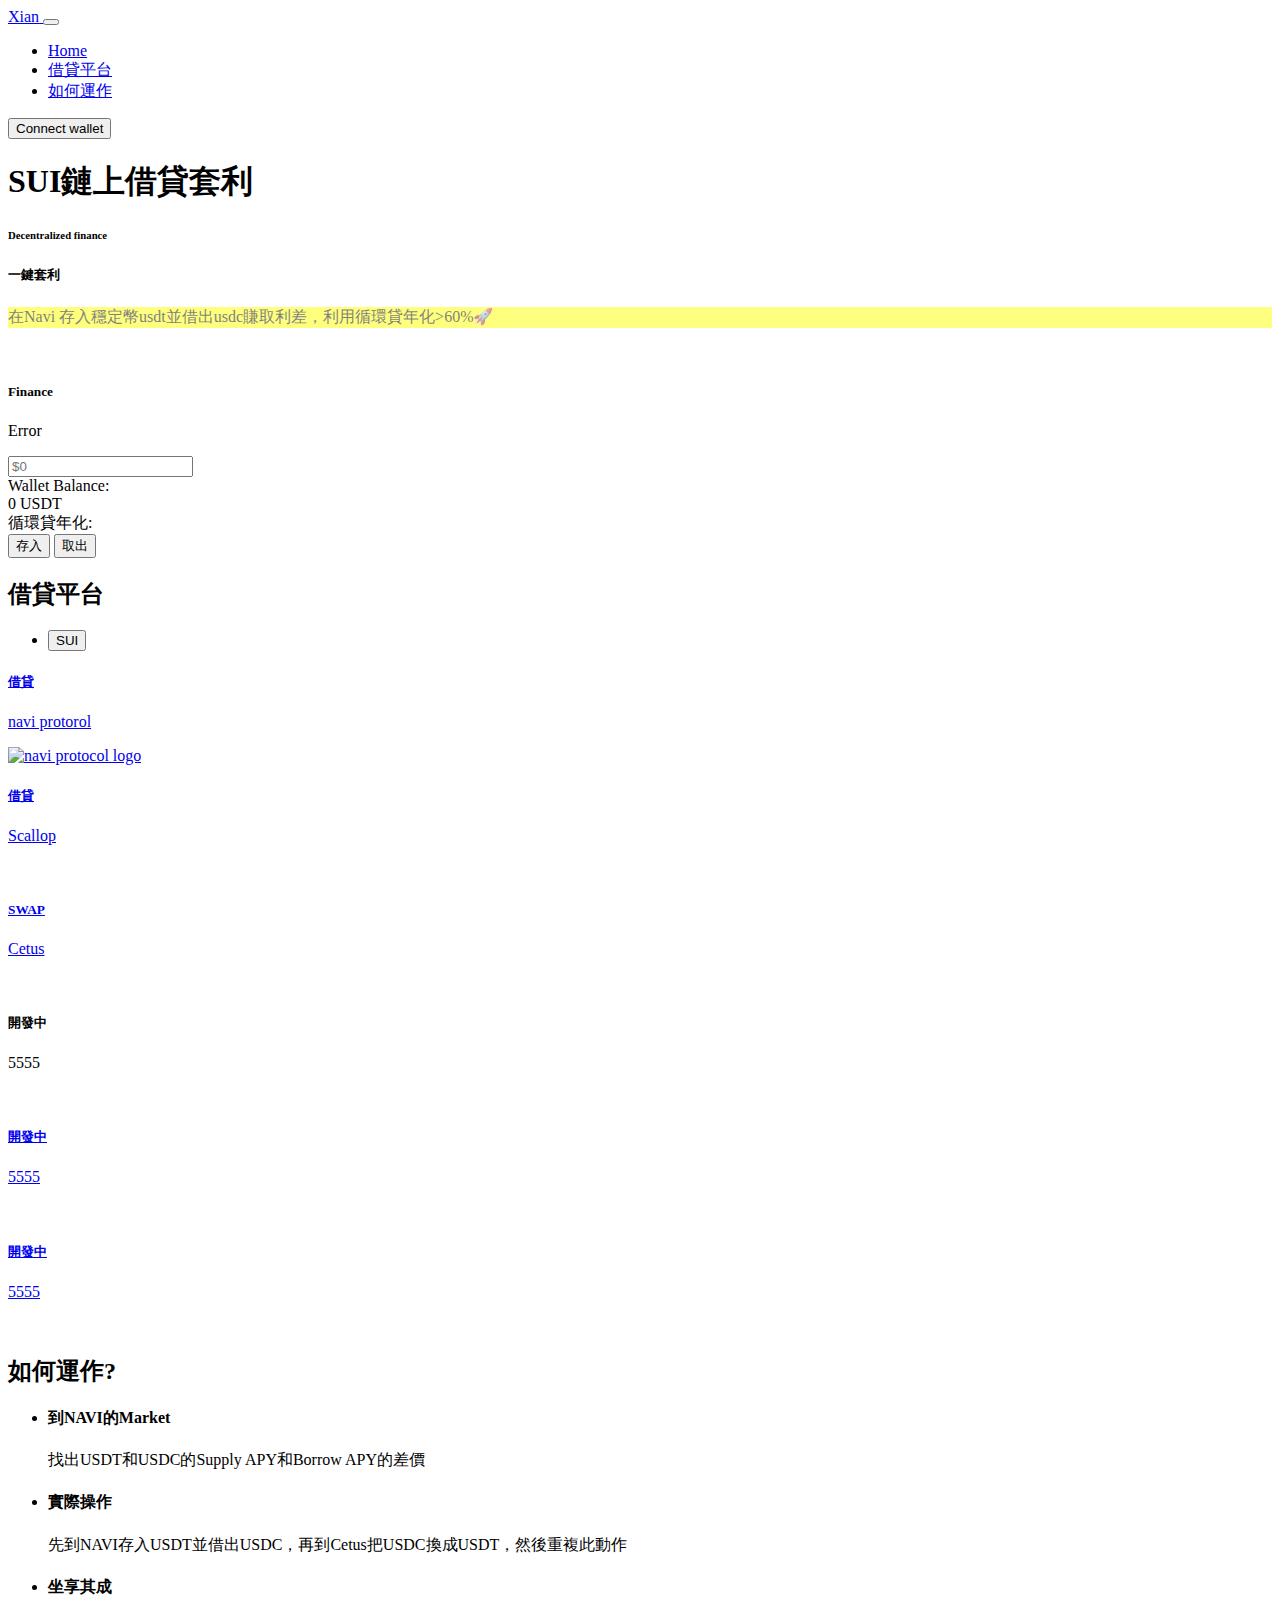
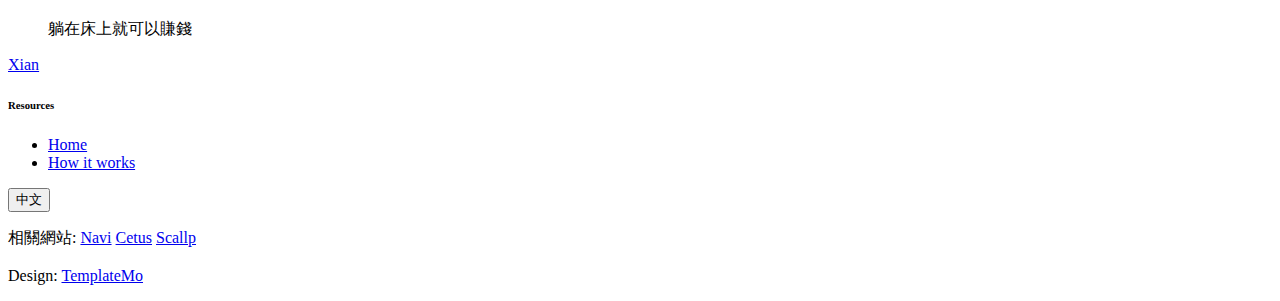
==== index.html @ a4f695c2 "Add files via upload" ====
<!doctype html>
<html lang="en">
    <head>
        <meta charset="utf-8">
        <meta name="viewport" content="width=device-width, initial-scale=1">

        <meta name="description" content="">
        <meta name="author" content="">

        <title>SUI　Ｅａｒｎ</title>

        <!-- CSS FILES -->        
        <link rel="preconnect" href="https://fonts.googleapis.com">
        
        <link rel="preconnect" href="https://fonts.gstatic.com" crossorigin>

        <link href="https://fonts.googleapis.com/css2?family=Montserrat:wght@500;600;700&family=Open+Sans&display=swap" rel="stylesheet">
                        
        <link href="css/bootstrap.min.css" rel="stylesheet">

        <link href="css/bootstrap-icons.css" rel="stylesheet">

        <link href="css/templatemo-topic-listing.css" rel="stylesheet"> 
        
        <link href="css/homePage.css" rel="stylesheet">
        <!-- <link href="css/homePage.css" rel="stylesheet">       -->

<!--

TemplateMo 590 topic listing

https://templatemo.com/tm-590-topic-listing

-->
    </head>
    
    <body id="top">

        <main>

            <nav class="navbar navbar-expand-lg">
                <div class="container">
                    <a class="navbar-brand" href="index.html">
                        <i class="bi-back"></i>
                        <span>Xian</span>
                    </a>

                    <!-- <div class="d-lg-none ms-auto me-4">
                        <a href="#top" class="navbar-icon bi-person smoothscroll"></a>
                    </div> -->
    
                    <button class="navbar-toggler" type="button" data-bs-toggle="collapse" data-bs-target="#navbarNav" aria-controls="navbarNav" aria-expanded="false" aria-label="Toggle navigation">
                        <span class="navbar-toggler-icon"></span>
                    </button>
    
                    <div class="collapse navbar-collapse" id="navbarNav">
                        <ul class="navbar-nav ms-lg-5 me-lg-auto">
                            <li class="nav-item">
                                <a class="nav-link click-scroll" href="#section_1">Home</a>
                            </li>

                            <li class="nav-item">
                                <a class="nav-link click-scroll" href="#section_2">借貸平台</a>
                            </li>
    
                            <li class="nav-item">
                                <a class="nav-link click-scroll" href="#section_3">如何運作</a>
                            </li>
                        </ul>

                        <!-- <div class="d-none d-lg-block "> -->
                        </div class="d-lg-none ms-auto me-4">
                            <button class="enableSUIButton wallet-btn">Connect wallet</button>

                        </div>
                    </div>
                </div>
            </nav>
            

            <section class="hero-section d-flex justify-content-center align-items-center" id="section_1">
                <div class="container">
                    <div class="row">

                        <div class="col-lg-8 col-12 mx-auto">
                            <h1 class="text-white text-center">SUI鏈上借貸套利</h1>
                                
                            <h6 class="text-center">Decentralized finance</h6>
                        </div>

                    </div>
                </div>
            </section>


            <section class="featured-section">
                <div class="container">
                    <div class="row justify-content-center">

                        <div class="col-lg-4 col-12 mb-4 mb-lg-0" >
                            <div class="custom-block bg-white shadow-lg defiImg">

                                
                                <div class="d-flex">
                                        <div>
                                            <h5 class="mb-2">一鍵套利</h5>

                                            <p class="mb-0" style="color: black; background-color: yellow;opacity: 0.5;">在Navi 存入穩定幣usdt並借出usdc賺取利差，利用循環貸年化>60%🚀</p>
                                        </div>

                                    </div>

                                    
                                
                            </div>
                        </div>

                        <div class="col-lg-6 col-12">
                            <div class="custom-block custom-block-overlay">
                                <div class="d-flex flex-column h-100">
                                    <img src="images/businesswoman-using-tablet-analysis.jpg" class="custom-block-image img-fluid" alt="">

                                    <div class="custom-block-overlay-text d-flex">
                                        <div>
                                            <h5 class="text-white mb-2">Finance</h5>

                                            <p class="text-white navidata">Error</p>
                                            
                                            <div class="amount-container">
                                               
                                                <div class="amount-input">
                                                    <input type="text" id="amount" placeholder="$0" oninput="updateAmount()" >
                                                    <div class="wallet-balance">Wallet Balance:</div>
                                                    <span id="wallet-balance-amount">0</span>
                                                    <!-- <button id="max-btn">MAX</button> -->
                                                    <span class="currency-logo">USDT</span> 
                                                    <img src="https://seeklogo.com/images/T/tether-usdt-logo-FA55C7F397-seeklogo.com.png" alt="" style="height:40px">
                                                   
                                            
                                                </div>
                                                
                                            </div>
                                            <div>
                                                循環貸年化:
                                                <span id="result">
                                                </span>
                                            </div>
                                            <button class="btn custom-btn mt-2 mt-lg-3 depositButton" >存入</button>
                                            <button class="btn custom-btn mt-2 mt-lg-3 withdrawButton" >取出</button>
                                        </div>

                                    </div>
                                    <div class="section-overlay"></div>
                                </div>
                            </div>
                        </div>

                    </div>
                </div>
            </section>


            <section class="explore-section section-padding" id="section_2">
                <div class="container">
                    <div class="row">

                        <div class="col-12 text-center">
                            <h2 class="mb-4">借貸平台</h1>
                        </div>

                    </div>
                </div>

                <div class="container-fluid">
                    <div class="row">
                        <ul class="nav nav-tabs" id="myTab" role="tablist">
                            <li class="nav-item" role="presentation">
                                <button class="nav-link active" id="design-tab" data-bs-toggle="tab" data-bs-target="#design-tab-pane" type="button" role="tab" aria-controls="design-tab-pane" aria-selected="true">SUI</button>
                            </li>
                        </ul>
                    </div>
                </div>

                <div class="container">
                    <div class="row">

                        <div class="col-12">
                            <div class="tab-content" id="myTabContent">
                                <div class="tab-pane fade show active" id="design-tab-pane" role="tabpanel" aria-labelledby="design-tab" tabindex="0">
                                    <div class="row">
                                        <div class="col-lg-4 col-md-6 col-12 mb-4 mb-lg-0">
                                            <div class="custom-block bg-white shadow-lg">
                                                <a href="https://app.naviprotocol.io/" target="_blank">
                                                    <div class="d-flex">
                                                        <div>
                                                            <h5 class="mb-2">借貸</h5>

                                                            <p class="mb-0">navi protorol</p>
                                                        </div>

                                                    </div >
                                                    <img src="https://avatars.githubusercontent.com/u/130048013?s=200&v=4" class="navi-icon custom-block-image img-fluid" alt="navi protocol logo">

                                                </a> 
                                            </div>
                                        </div>

                                        <div class="col-lg-4 col-md-6 col-12 mb-4 mb-lg-0">
                                            <div class="custom-block bg-white shadow-lg">
                                                <a href="https://app.scallop.io/" target="_blank">
                                                    <div class="d-flex">
                                                        <div>
                                                            <h5 class="mb-2">借貸</h5>

                                                                <p class="mb-0">Scallop</p>
                                                        </div>

                                                        <!-- <span class="badge bg-design rounded-pill ms-auto">75</span> -->
                                                    </div>

                                                    <img src="https://app.scallop.io/assets/logo-90847515.png" class="custom-block-image img-fluid" alt="" style="height: auto;">
                                                </a>
                                            </div>
                                        </div>

                                        <div class="col-lg-4 col-md-6 col-12">
                                            <div class="custom-block bg-white shadow-lg">
                                                <a href="https://app.cetus.zone/swap" target="_blank">
                                                    <div class="d-flex">
                                                        <div>
                                                            <h5 class="mb-2">SWAP</h5>

                                                                <p class="mb-0">Cetus</p>
                                                        </div>

                                                        <!-- <span class="badge bg-design rounded-pill ms-auto">100</span> -->
                                                    </div>

                                                    <img src="images/homePage/cetus_Logo.png" class="custom-block-image img-fluid" alt="" style="height: auto;">
                                                </a>
                                            </div>
                                        </div>
                                    </div>
                                </div>

                                <div class="tab-pane fade" id="marketing-tab-pane" role="tabpanel" aria-labelledby="marketing-tab" tabindex="0">
                                    <div class="row">
                                        <div class="col-lg-4 col-md-6 col-12 mb-4 mb-lg-3">
                                                <div class="custom-block bg-white shadow-lg">
                                                    <!-- <a href="topics-detail.html"> -->
                                                        <div class="d-flex">
                                                            <div>
                                                                <h5 class="mb-2">開發中</h5>

                                                                <p class="mb-0">5555</p>
                                                            </div>

                                                            <!-- <span class="badge bg-advertising rounded-pill ms-auto">30</span> -->
                                                        </div>

                                                        <img src="images/homePage/undraw_online_ad_re_ol62.png" class="custom-block-image img-fluid" alt="">
                                                    </a>
                                                </div>
                                            </div>

                                            <div class="col-lg-4 col-md-6 col-12 mb-4 mb-lg-3">
                                                <div class="custom-block bg-white shadow-lg">
                                                    <a href="topics-detail.html">
                                                        <div class="d-flex">
                                                            <div>
                                                                <h5 class="mb-2">開發中</h5>

                                                                <p class="mb-0">5555</p>
                                                            </div>

                                                            <!-- <span class="badge bg-advertising rounded-pill ms-auto">65</span> -->
                                                        </div>

                                                        <img src="images/homePage/undraw_Group_video_re_btu7.png" class="custom-block-image img-fluid" alt="">
                                                    </a>
                                                </div>
                                            </div>

                                            <div class="col-lg-4 col-md-6 col-12">
                                                <div class="custom-block bg-white shadow-lg">
                                                    <a href="topics-detail.html">
                                                        <div class="d-flex">
                                                            <div>
                                                                <h5 class="mb-2">開發中</h5>

                                                                <p class="mb-0">5555</p>
                                                            </div>

                                                            <!-- <span class="badge bg-advertising rounded-pill ms-auto">50</span> -->
                                                        </div>

                                                        <img src="images/homePage/undraw_Group_video_re_btu7.png" class="custom-block-image img-fluid" alt="">
                                                    </a>
                                                </div>
                                            </div>
                                        </div>
                                  </div>
                            </div>

                    </div>
                </div>
            </section>


            <section class="timeline-section section-padding" id="section_3">
                <div class="section-overlay"></div>

                <div class="container">
                    <div class="row">

                        <div class="col-12 text-center">
                            <h2 class="text-white mb-4">如何運作?</h1>
                        </div>

                        <div class="col-lg-10 col-12 mx-auto">
                            <div class="timeline-container">
                                <ul class="vertical-scrollable-timeline" id="vertical-scrollable-timeline">
                                    <div class="list-progress">
                                        <div class="inner"></div>
                                    </div>

                                    <li>
                                        <h4 class="text-white mb-3">到NAVI的Market</h4>

                                        <p class="text-white">找出USDT和USDC的Supply APY和Borrow APY的差價</p>
                                        <!-- <p class="text-white">例如現在USDC </p> -->

                                        <div class="icon-holder">
                                          <i class="bi-search"></i>
                                        </div>
                                    </li>
                                    
                                    <li>
                                        <h4 class="text-white mb-3">實際操作</h4>

                                        <p class="text-white">先到NAVI存入USDT並借出USDC，再到Cetus把USDC換成USDT，然後重複此動作</p>
                          


                                        <div class="icon-holder">
                                          <i class="bi-bookmark"></i>
                                        </div>
                                    </li>

                                    <li>
                                        <h4 class="text-white mb-3">坐享其成</h4>

                                        <p class="text-white">躺在床上就可以賺錢</p>

                                        <div class="icon-holder">
                                          <i class="bi-book"></i>
                                        </div>
                                    </li>
                                </ul>
                            </div>
                        </div>

                    </div>
                </div>
            </section>



<footer class="site-footer section-padding">
            <div class="container">
                <div class="row">

                    <div class="col-lg-3 col-12 mb-4 pb-2">
                        <a class="navbar-brand mb-2" href="index.html">
                            <i class="bi-back"></i>
                            <span>Xian</span>
                        </a>
                    </div>

                    <div class="col-lg-3 col-md-4 col-6">
                        <h6 class="site-footer-title mb-3">Resources</h6>

                        <ul class="site-footer-links">
                            <li class="site-footer-link-item">
                                <a href="#" class="site-footer-link">Home</a>
                            </li>

                            <li class="site-footer-link-item">
                                <a href="#section_3" class="site-footer-link">How it works</a>
                            </li>

                            <!-- <li class="site-footer-link-item">
                                <a href="#" class="site-footer-link">FAQs</a>
                            </li>

                            <li class="site-footer-link-item">
                                <a href="#" class="site-footer-link">Contact</a>
                            </li> -->
                        </ul>
                    </div>

                    <!-- <div class="col-lg-3 col-md-4 col-6 mb-4 mb-lg-0">
                        <h6 class="site-footer-title mb-3">Information</h6>

                        <p class="text-white d-flex mb-1">
                            <a href="tel: 305-240-9671" class="site-footer-link">
                                305-240-9671
                            </a>
                        </p>

                        <p class="text-white d-flex">
                            <a href="mailto:info@company.com" class="site-footer-link">
                                info@company.com
                            </a>
                        </p>
                    </div> -->

                    <div class="col-lg-3 col-md-4 col-12 mt-4 mt-lg-0 ms-auto">
                        <div class="dropdown">
                            <button class="btn btn-secondary dropdown-toggle" type="button" data-bs-toggle="dropdown" aria-expanded="false">
                            中文</button>

                            <!-- <ul class="dropdown-menu">
                                <li><button class="dropdown-item" type="button">Thai</button></li>

                                <li><button class="dropdown-item" type="button">Myanmar</button></li>

                                <li><button class="dropdown-item" type="button">Arabic</button></li>
                            </ul> -->
                        </div>

                        <p class="copyright-text mt-lg-5 mt-4">相關網站: 
                            <a rel="nofollow" href="https://www.naviprotocol.io/" target="_blank">Navi</a>
                            <a rel="nofollow" href="https://www.cetus.zone/" target="_blank">Cetus</a>
                            <a rel="nofollow" href="https://www.scallop.io/" target="_blank">Scallp</a>

                            <br><br>Design: <a rel="nofollow" href="https://templatemo.com" target="_blank">TemplateMo</a></p>
                        
                    </div>

                </div>
            </div>
        </footer>


        <!-- JAVASCRIPT FILES -->
        <script src="js/jquery.min.js"></script>
        <script src="js/bootstrap.bundle.min.js"></script>
        <script src="js/jquery.sticky.js"></script>
        <!-- <script src="js/click-scroll.js"></script> -->
        <script src="js/custom.js"></script>
        <script src="js/wallet.js"></script>
        <script src="js/homepage.js"></script>

    </body>
</html>
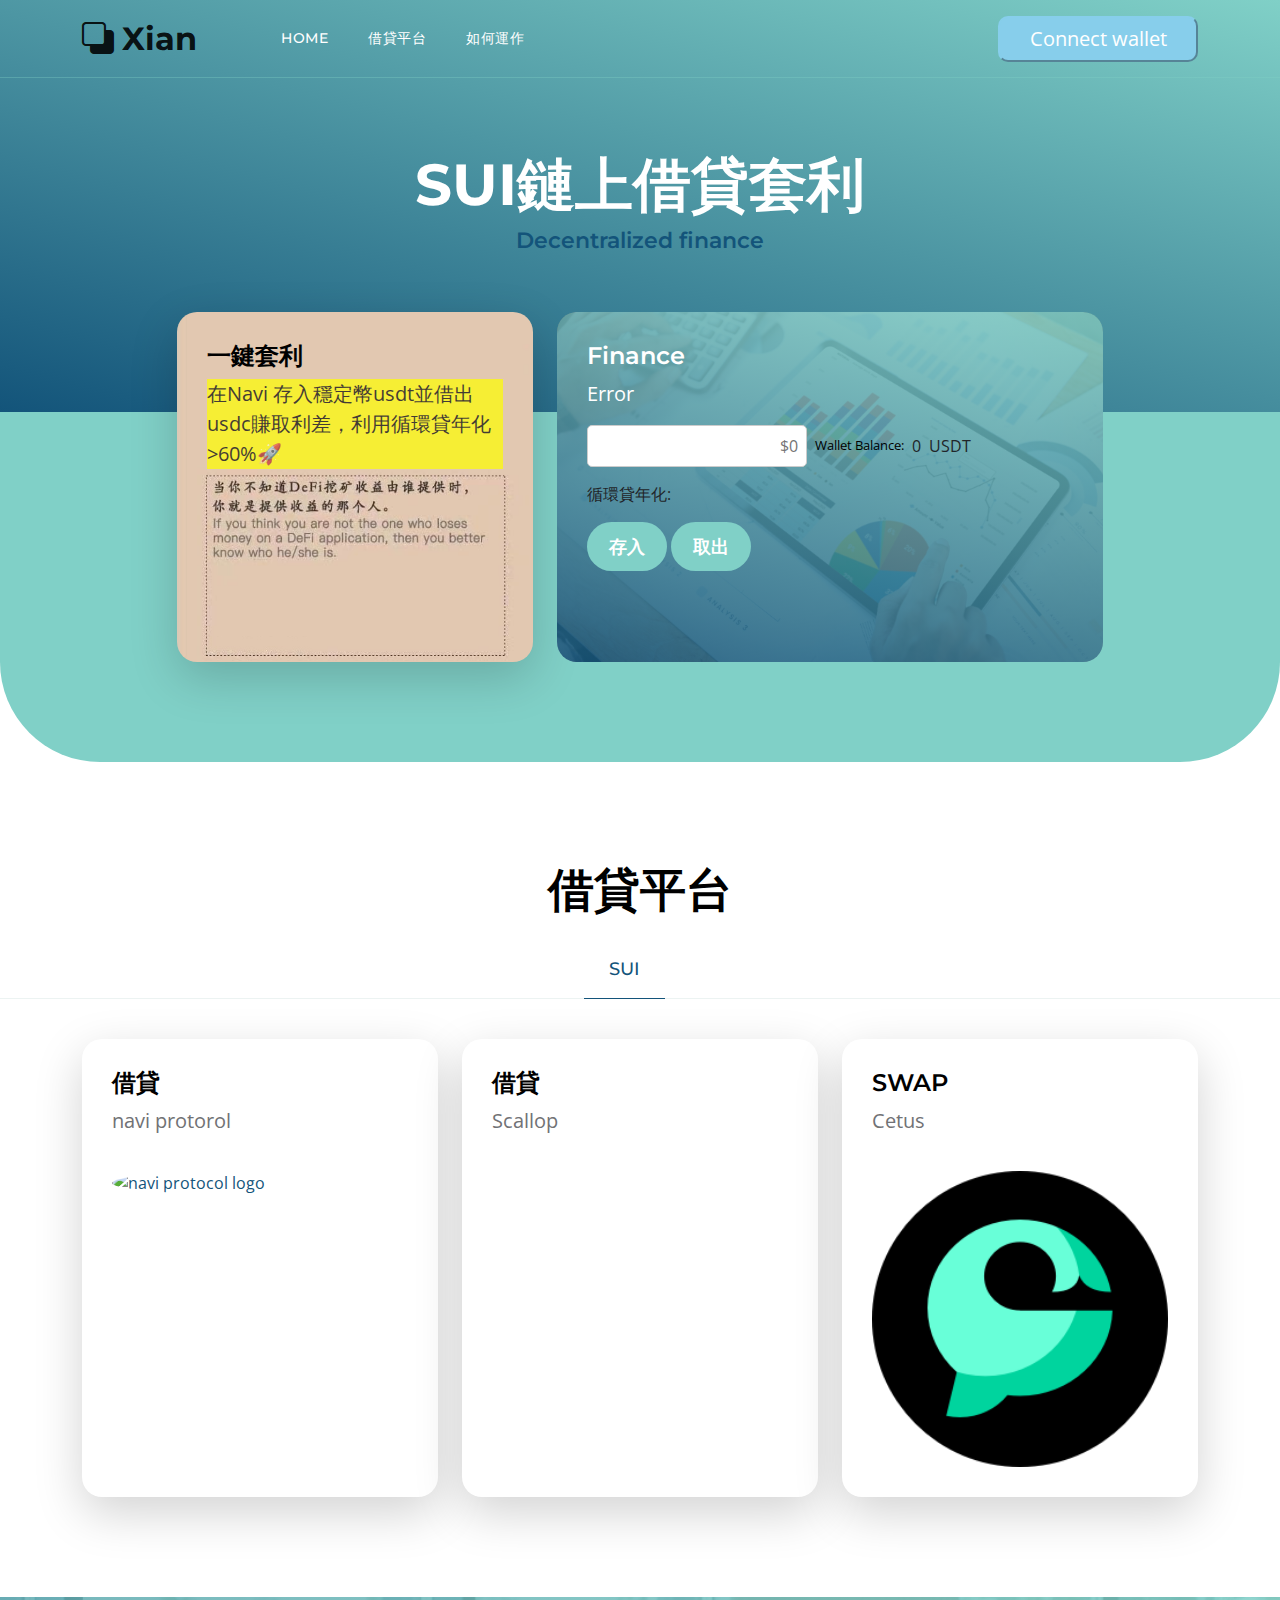
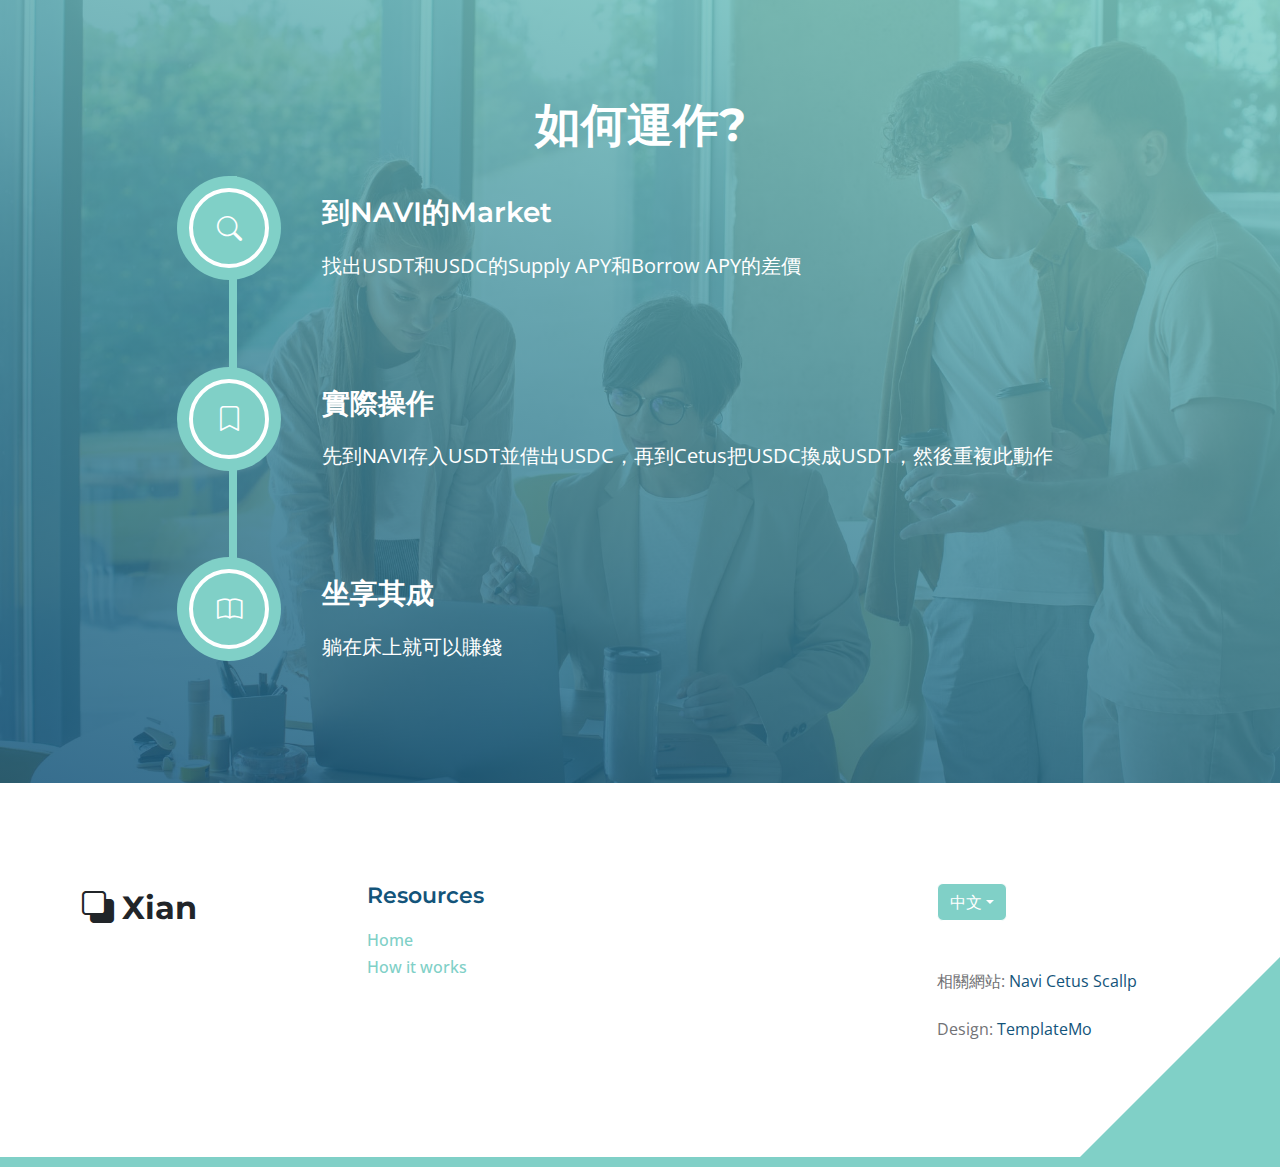
==== commit 91bebf43: "Add files via upload" ====
--- a/index.html
+++ b/index.html
@@ -105,7 +105,7 @@
                                         <div>
                                             <h5 class="mb-2">一鍵套利</h5>
 
-                                            <p class="mb-0" style="color: black; background-color: yellow;opacity: 0.5;">在Navi 存入穩定幣usdt並借出usdc賺取利差，利用循環貸年化>60%🚀</p>
+                                            <p class="mb-0" style="color: rgb(0, 0, 0); background-color: rgb(255, 255, 0);opacity: 0.7;">在Navi 存入穩定幣usdt並借出usdc賺取利差，利用循環貸年化>60%🚀</p>
                                         </div>
 
                                     </div>
--- a/css/templatemo-topic-listing.css
+++ b/css/templatemo-topic-listing.css
@@ -0,0 +1,1155 @@
+/*
+
+TemplateMo 590 topic listing
+
+https://templatemo.com/tm-590-topic-listing
+
+*/
+
+/*---------------------------------------
+  CUSTOM PROPERTIES ( VARIABLES )             
+-----------------------------------------*/
+:root {
+  --white-color:                  #ffffff;
+  --primary-color:                #13547a;
+  --secondary-color:              #80d0c7;
+  --section-bg-color:             #f0f8ff;
+  --custom-btn-bg-color:          #80d0c7;
+  --custom-btn-bg-hover-color:    #13547a;
+  --dark-color:                   #000000;
+  --p-color:                      #717275;
+  --border-color:                 #7fffd4;
+  --link-hover-color:             #13547a;
+
+  --body-font-family:             'Open Sans', sans-serif;
+  --title-font-family:            'Montserrat', sans-serif;
+
+  --h1-font-size:                 58px;
+  --h2-font-size:                 46px;
+  --h3-font-size:                 32px;
+  --h4-font-size:                 28px;
+  --h5-font-size:                 24px;
+  --h6-font-size:                 22px;
+  --p-font-size:                  20px;
+  --menu-font-size:               14px;
+  --btn-font-size:                18px;
+  --copyright-font-size:          16px;
+
+  --border-radius-large:          100px;
+  --border-radius-medium:         20px;
+  --border-radius-small:          10px;
+
+  --font-weight-normal:           400;
+  --font-weight-medium:           500;
+  --font-weight-semibold:         600;
+  --font-weight-bold:             700;
+}
+
+body {
+  background-color: var(--white-color);
+  font-family: var(--body-font-family); 
+}
+
+
+/*---------------------------------------
+  TYPOGRAPHY               
+-----------------------------------------*/
+
+h2,
+h3,
+h4,
+h5,
+h6 {
+  color: var(--dark-color);
+}
+
+h1,
+h2,
+h3,
+h4,
+h5,
+h6 {
+  font-family: var(--title-font-family); 
+  font-weight: var(--font-weight-semibold);
+}
+
+h1 {
+  font-size: var(--h1-font-size);
+  font-weight: var(--font-weight-bold);
+}
+
+h2 {
+  font-size: var(--h2-font-size);
+  font-weight: var(--font-weight-bold);
+}
+
+h3 {
+  font-size: var(--h3-font-size);
+}
+
+h4 {
+  font-size: var(--h4-font-size);
+}
+
+h5 {
+  font-size: var(--h5-font-size);
+}
+
+h6 {
+  color: var(--primary-color);
+  font-size: var(--h6-font-size);
+}
+
+p {
+  color: var(--p-color);
+  font-size: var(--p-font-size);
+  font-weight: var(--font-weight-normal);
+}
+
+ul li {
+  color: var(--p-color);
+  font-size: var(--p-font-size);
+  font-weight: var(--font-weight-normal);
+}
+
+a, 
+button {
+  touch-action: manipulation;
+  transition: all 0.3s;
+}
+
+a {
+  display: inline-block;
+  color: var(--primary-color);
+  text-decoration: none;
+}
+
+a:hover {
+  color: var(--link-hover-color);
+}
+
+b,
+strong {
+  font-weight: var(--font-weight-bold);
+}
+
+
+/*---------------------------------------
+  SECTION               
+-----------------------------------------*/
+.section-padding {
+  padding-top: 100px;
+  padding-bottom: 100px;
+}
+
+.section-bg {
+  background-color: var(--section-bg-color);
+}
+
+.section-overlay {
+  background-image: linear-gradient(15deg, #13547a 0%, #80d0c7 100%);
+  position: absolute;
+  top: 0;
+  left: 0;
+  pointer-events: none;
+  width: 100%;
+  height: 100%;
+  opacity: 0.85;
+}
+
+.section-overlay + .container {
+  position: relative;
+}
+
+.tab-content {
+  background-color: var(--white-color);
+  border-radius: var(--border-radius-medium);
+}
+
+.nav-tabs {
+  border-bottom: 1px solid #ecf3f2;
+  margin-bottom: 40px;
+  justify-content: center;
+}
+
+.nav-tabs .nav-link {
+  border-radius: 0;
+  border-top: 0;
+  border-right: 0;
+  border-left: 0;
+  color: var(--p-color);
+  font-family: var(--title-font-family);
+  font-size: var(--btn-font-size);
+  font-weight: var(--font-weight-medium);
+  padding: 15px 25px;
+  transition: all 0.3s;
+}
+
+.nav-tabs .nav-link:first-child {
+  margin-right: 20px;
+}
+
+.nav-tabs .nav-item.show .nav-link, 
+.nav-tabs .nav-link.active,
+.nav-tabs .nav-link:focus, 
+.nav-tabs .nav-link:hover {
+  border-bottom-color: var(--primary-color);
+  color: var(--primary-color);
+}
+
+
+/*---------------------------------------
+  CUSTOM ICON COLOR               
+-----------------------------------------*/
+.custom-icon {
+  color: var(--secondary-color);
+}
+
+
+/*---------------------------------------
+  CUSTOM BUTTON               
+-----------------------------------------*/
+.custom-btn {
+  background: var(--custom-btn-bg-color);
+  border: 2px solid transparent;
+  border-radius: var(--border-radius-large);
+  color: var(--white-color);
+  font-size: var(--btn-font-size);
+  font-weight: var(--font-weight-semibold);
+  line-height: normal;
+  transition: all 0.3s;
+  padding: 10px 20px;
+}
+
+.custom-btn:hover {
+  background: var(--custom-btn-bg-hover-color);
+  color: var(--white-color);
+}
+
+.custom-border-btn {
+  background: transparent;
+  border: 2px solid var(--custom-btn-bg-color);
+  color: var(--custom-btn-bg-color);
+}
+
+.custom-border-btn:hover {
+  background: var(--custom-btn-bg-color);
+  border-color: transparent;
+  color: var(--white-color);
+}
+
+.custom-btn-bg-white {
+  border-color: var(--white-color);
+  color: var(--white-color);
+}
+
+
+/*---------------------------------------
+  SITE HEADER              
+-----------------------------------------*/
+.site-header {
+  background-image: linear-gradient(15deg, #13547a 0%, #80d0c7 100%);
+  padding-top: 150px;
+  padding-bottom: 80px;
+}
+
+.site-header .container {
+  height: 100%;
+}
+
+.breadcrumb-item+.breadcrumb-item::before,
+.breadcrumb-item a:hover,
+.breadcrumb-item.active {
+  color: var(--white-color);
+}
+
+.site-header .custom-icon {
+  color: var(--white-color);
+  font-size: var(--h4-font-size);
+}
+
+.site-header .custom-icon:hover {
+  color: var(--secondary-color);
+}
+
+
+/*---------------------------------------
+  NAVIGATION              
+-----------------------------------------*/
+.sticky-wrapper {
+  position: absolute;
+  top: 0;
+  right: 0;
+  left: 0;
+}
+
+.sticky-wrapper.is-sticky .navbar {
+  background-color: var(--secondary-color);
+}
+
+.navbar {
+  background: transparent;
+  border-bottom: 1px solid rgba(128, 208, 199, 0.35);
+  z-index: 9;
+}
+
+.navbar-brand,
+.navbar-brand:hover {
+  font-size: var(--h3-font-size);
+  font-weight: var(--font-weight-bold);
+  display: block;
+}
+
+.navbar-brand span {
+  font-family: var(--title-font-family);
+}
+
+.navbar-expand-lg .navbar-nav .nav-link {
+  border-radius: var(--border-radius-large);
+  margin: 10px;
+  padding: 10px;
+}
+
+.navbar-nav .nav-link {
+  display: inline-block;
+  color: var(--white-color);
+  font-family: var(--title-font-family); 
+  font-size: var(--menu-font-size);
+  font-weight: var(--font-weight-medium);
+  text-transform: uppercase;
+  letter-spacing: 0.5px;
+  position: relative;
+  padding-top: 15px;
+  padding-bottom: 15px;
+}
+
+.navbar-nav .nav-link.active, 
+.navbar-nav .nav-link:hover {
+  color: var(--primary-color);
+}
+
+.navbar .dropdown-menu {
+  background: var(--white-color);
+  box-shadow: 0 1rem 3rem rgba(0,0,0,.175);
+  border: 0;
+  display: inherit;
+  opacity: 0;
+  min-width: 9rem;
+  margin-top: 20px;
+  padding: 13px 0 10px 0;
+  transition: all 0.3s;
+  pointer-events: none;
+}
+
+.navbar .dropdown-menu::before {
+  content: "";
+  width: 0;
+  height: 0;
+  border-left: 20px solid transparent;
+  border-right: 20px solid transparent;
+  border-bottom: 15px solid var(--white-color);
+  position: absolute;
+  top: -10px;
+  left: 10px;
+}
+
+.navbar .dropdown-item {
+  display: inline-block;
+  color: var(--p-bg-color);
+  font-family: var(--title-font-family); 
+  font-size: var(--menu-font-size);
+  font-weight: var(--font-weight-medium);
+  text-transform: uppercase;
+  letter-spacing: 0.5px;
+  position: relative;
+}
+
+.navbar .dropdown-item.active, 
+.navbar .dropdown-item:active,
+.navbar .dropdown-item:focus, 
+.navbar .dropdown-item:hover {
+  background: transparent;
+  color: var(--primary-color);
+}
+
+.navbar .dropdown-toggle::after {
+  content: "\f282";
+  display: inline-block;
+  font-family: bootstrap-icons !important;
+  font-size: var(--copyright-font-size);
+  font-style: normal;
+  font-weight: normal !important;
+  font-variant: normal;
+  text-transform: none;
+  line-height: 1;
+  vertical-align: -.125em;
+  -webkit-font-smoothing: antialiased;
+  -moz-osx-font-smoothing: grayscale;
+  position: relative;
+  left: 2px;
+  border: 0;
+}
+
+@media screen and (min-width: 992px) {
+  .navbar .dropdown:hover .dropdown-menu {
+    opacity: 1;
+    margin-top: 0;
+    pointer-events: auto;
+  }
+}
+
+.navbar-icon {
+  background: var(--white-color);
+  border-radius: var(--border-radius-large);
+  display: inline-block;
+  font-size: var(--h5-font-size);
+  width: 40px;
+  height: 40px;
+  line-height: 40px;
+  text-align: center;
+  transition: all 0.3s ease;
+}
+
+.navbar-icon:hover {
+  background: var(--primary-color);
+  color: var(--white-color);
+}
+
+.navbar-toggler {
+  border: 0;
+  padding: 0;
+  cursor: pointer;
+  margin: 0;
+  width: 30px;
+  height: 35px;
+  outline: none;
+}
+
+.navbar-toggler:focus {
+  outline: none;
+  box-shadow: none;
+}
+
+.navbar-toggler[aria-expanded="true"] .navbar-toggler-icon {
+  background: transparent;
+}
+
+.navbar-toggler[aria-expanded="true"] .navbar-toggler-icon:before,
+.navbar-toggler[aria-expanded="true"] .navbar-toggler-icon:after {
+  transition: top 300ms 50ms ease, -webkit-transform 300ms 350ms ease;
+  transition: top 300ms 50ms ease, transform 300ms 350ms ease;
+  transition: top 300ms 50ms ease, transform 300ms 350ms ease, -webkit-transform 300ms 350ms ease;
+  top: 0;
+}
+
+.navbar-toggler[aria-expanded="true"] .navbar-toggler-icon:before {
+  transform: rotate(45deg);
+}
+
+.navbar-toggler[aria-expanded="true"] .navbar-toggler-icon:after {
+  transform: rotate(-45deg);
+}
+
+.navbar-toggler .navbar-toggler-icon {
+  background: var(--white-color);
+  transition: background 10ms 300ms ease;
+  display: block;
+  width: 30px;
+  height: 2px;
+  position: relative;
+}
+
+.navbar-toggler .navbar-toggler-icon:before,
+.navbar-toggler .navbar-toggler-icon:after {
+  transition: top 300ms 350ms ease, -webkit-transform 300ms 50ms ease;
+  transition: top 300ms 350ms ease, transform 300ms 50ms ease;
+  transition: top 300ms 350ms ease, transform 300ms 50ms ease, -webkit-transform 300ms 50ms ease;
+  position: absolute;
+  right: 0;
+  left: 0;
+  background: var(--white-color);
+  width: 30px;
+  height: 2px;
+  content: '';
+}
+
+.navbar-toggler .navbar-toggler-icon::before {
+  top: -8px;
+}
+
+.navbar-toggler .navbar-toggler-icon::after {
+  top: 8px;
+}
+
+
+/*---------------------------------------
+  HERO        
+-----------------------------------------*/
+.hero-section {
+  background-image: linear-gradient(15deg, #13547a 0%, #80d0c7 100%);
+  position: relative;
+  overflow: hidden;
+  padding-top: 150px;
+  padding-bottom: 150px;
+}
+
+.hero-section .input-group {
+  background-color: var(--white-color);
+  border-radius: var(--border-radius-large);
+  padding: 10px 15px;
+}
+
+.hero-section .input-group-text {
+  background-color: transparent;
+  border: 0;
+}
+
+.hero-section input[type="search"] {
+  border: 0;
+  box-shadow: none;
+  margin-bottom: 0;
+  padding-left: 0;
+}
+
+.hero-section button[type="submit"] {
+  background-color: var(--primary-color);
+  border: 0;
+  border-radius: var(--border-radius-large) !important;
+  color: var(--white-color);
+  max-width: 150px;
+}
+
+
+/*---------------------------------------
+  TOPICS              
+-----------------------------------------*/
+.featured-section {
+  background-color: var(--secondary-color);
+  border-radius: 0 0 100px 100px;
+  padding-bottom: 100px;
+}
+
+.featured-section .row {
+  position: relative;
+  bottom: 100px;
+  margin-bottom: -100px;
+}
+
+.custom-block {
+  border-radius: var(--border-radius-medium);
+  position: relative;
+  overflow: hidden;
+  padding: 30px;
+  transition: all 0.3s ease;
+  height: 100%;
+}
+
+.custom-block:hover {
+  background-color: var(--secondary-color);
+  transform: translateY(-3px);
+}
+
+.custom-block > a {
+  width: 100%;
+}
+
+.custom-block-image {
+  display: block;
+  width: 100%;
+  height: 200px;
+  object-fit: cover;
+  margin-top: 35px;
+}
+
+.custom-block .rounded-pill {
+  border-radius: 5px !important;
+  display: flex;
+  justify-content: center;
+  text-align: center;
+  width: 30px;
+  height: 30px;
+  line-height: 20px;
+}
+
+.custom-block-overlay {
+  height: 100%;
+  min-height: 350px;
+  padding: 0;
+}
+
+.custom-block-overlay > a {
+  height: 100%;
+}
+
+.custom-block-overlay .custom-block-image {
+  border-radius: var(--border-radius-medium);
+  display: block;
+  height: 100%;
+  margin-top: 0;
+}
+
+.custom-block-overlay-text {
+  position: absolute;
+  z-index: 2;
+  top: 0;
+  right: 0;
+  left: 0;
+  padding: 30px;
+}
+
+.social-share {
+  position: absolute;
+  bottom: 0;
+  right: 0;
+  left: 0;
+  z-index: 2;
+  padding: 20px 35px;
+}
+
+.social-share .bi-bookmark {
+  color: var(--white-co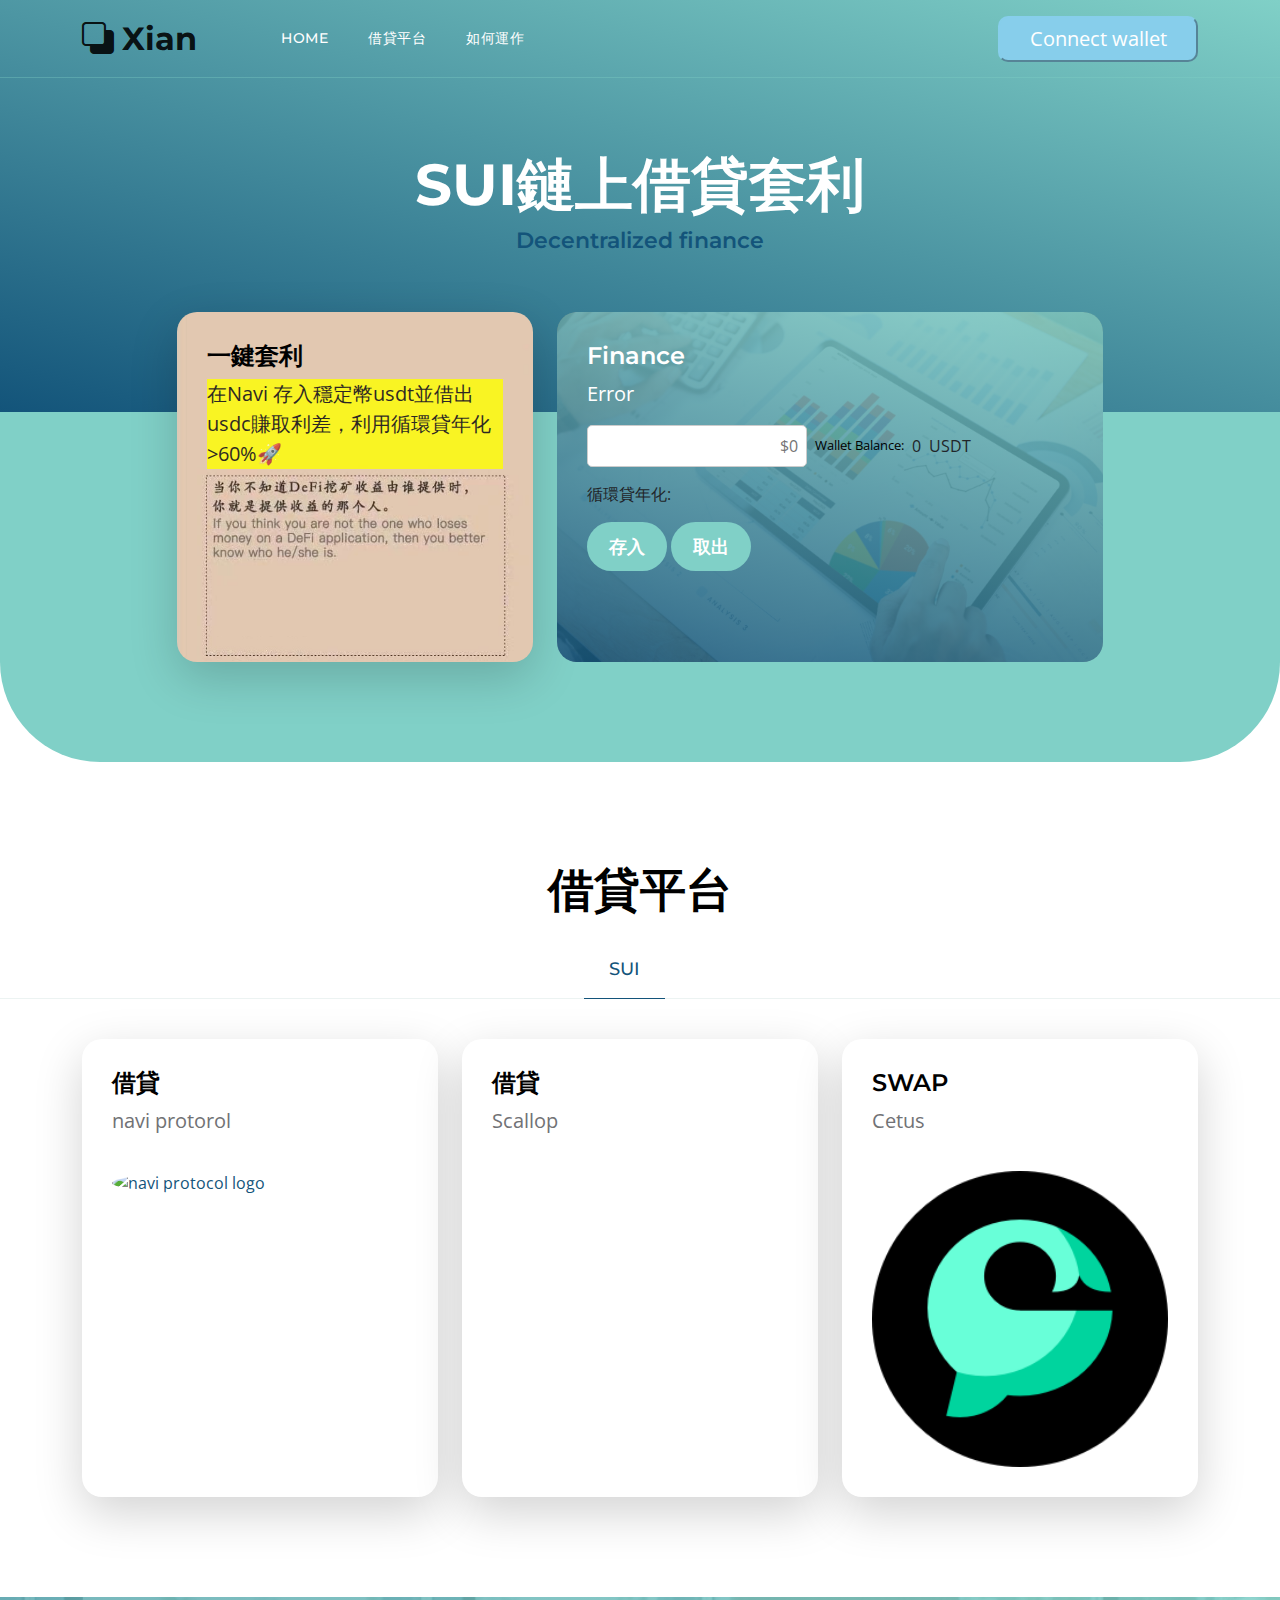
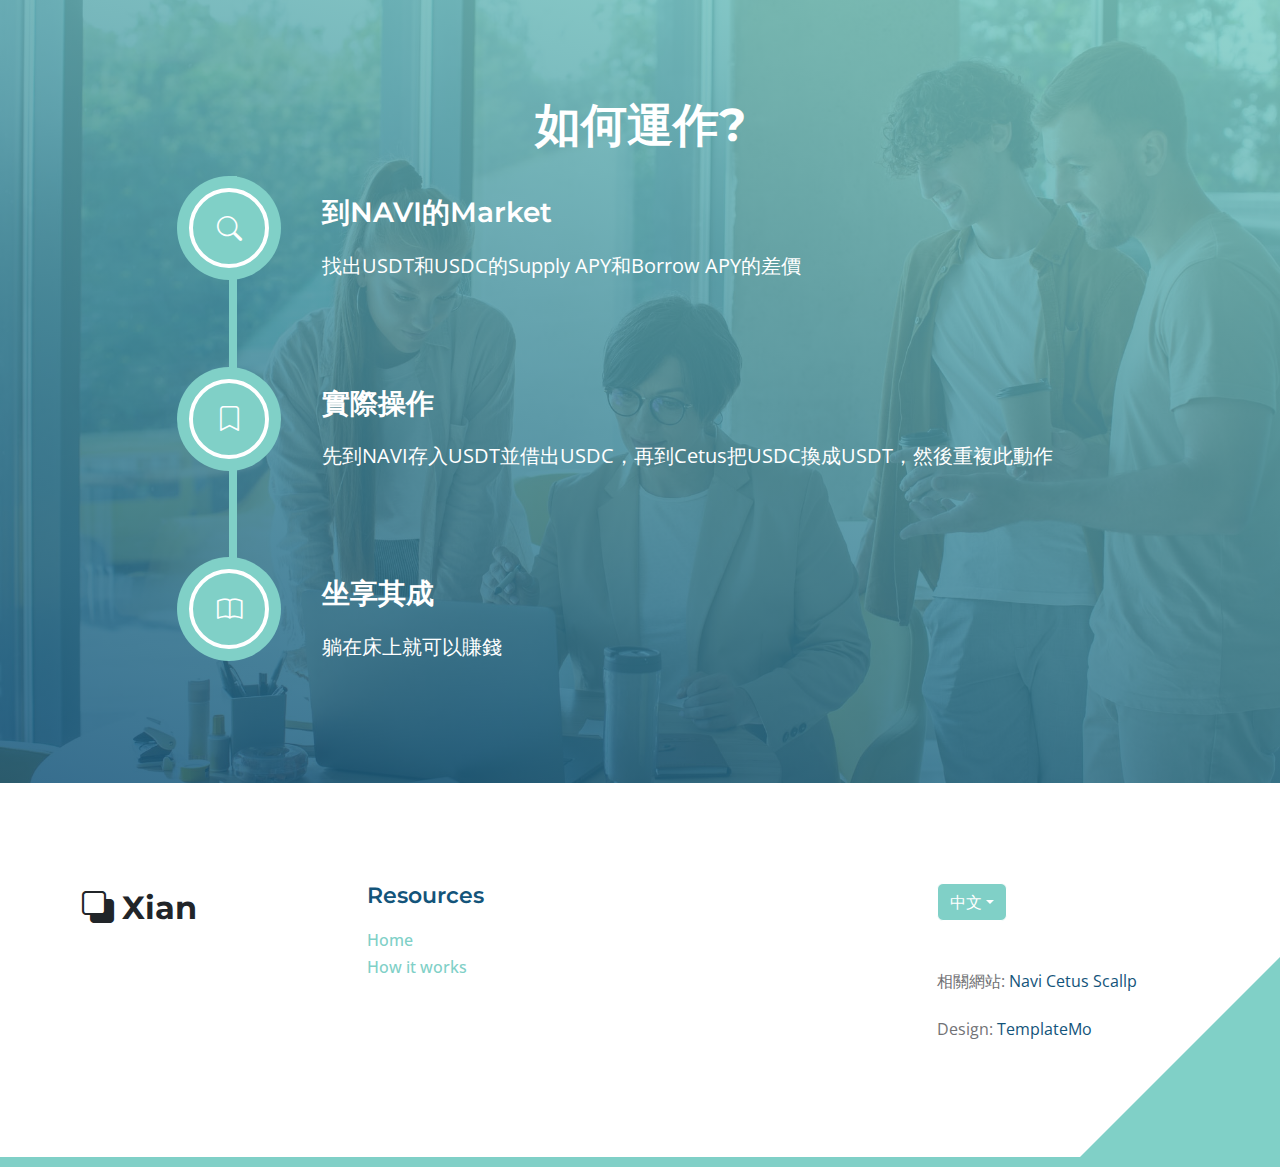
==== commit 97473551: "Update index.html" ====
--- a/index.html
+++ b/index.html
@@ -105,7 +105,7 @@
                                         <div>
                                             <h5 class="mb-2">一鍵套利</h5>
 
-                                            <p class="mb-0" style="color: rgb(0, 0, 0); background-color: rgb(255, 255, 0);opacity: 0.7;">在Navi 存入穩定幣usdt並借出usdc賺取利差，利用循環貸年化>60%🚀</p>
+                                            <p class="mb-0" style="color: rgb(0, 0, 0); background-color: rgb(255, 255, 0);opacity: 0.8;">在Navi 存入穩定幣usdt並借出usdc賺取利差，利用循環貸年化>60%🚀</p>
                                         </div>
 
                                     </div>
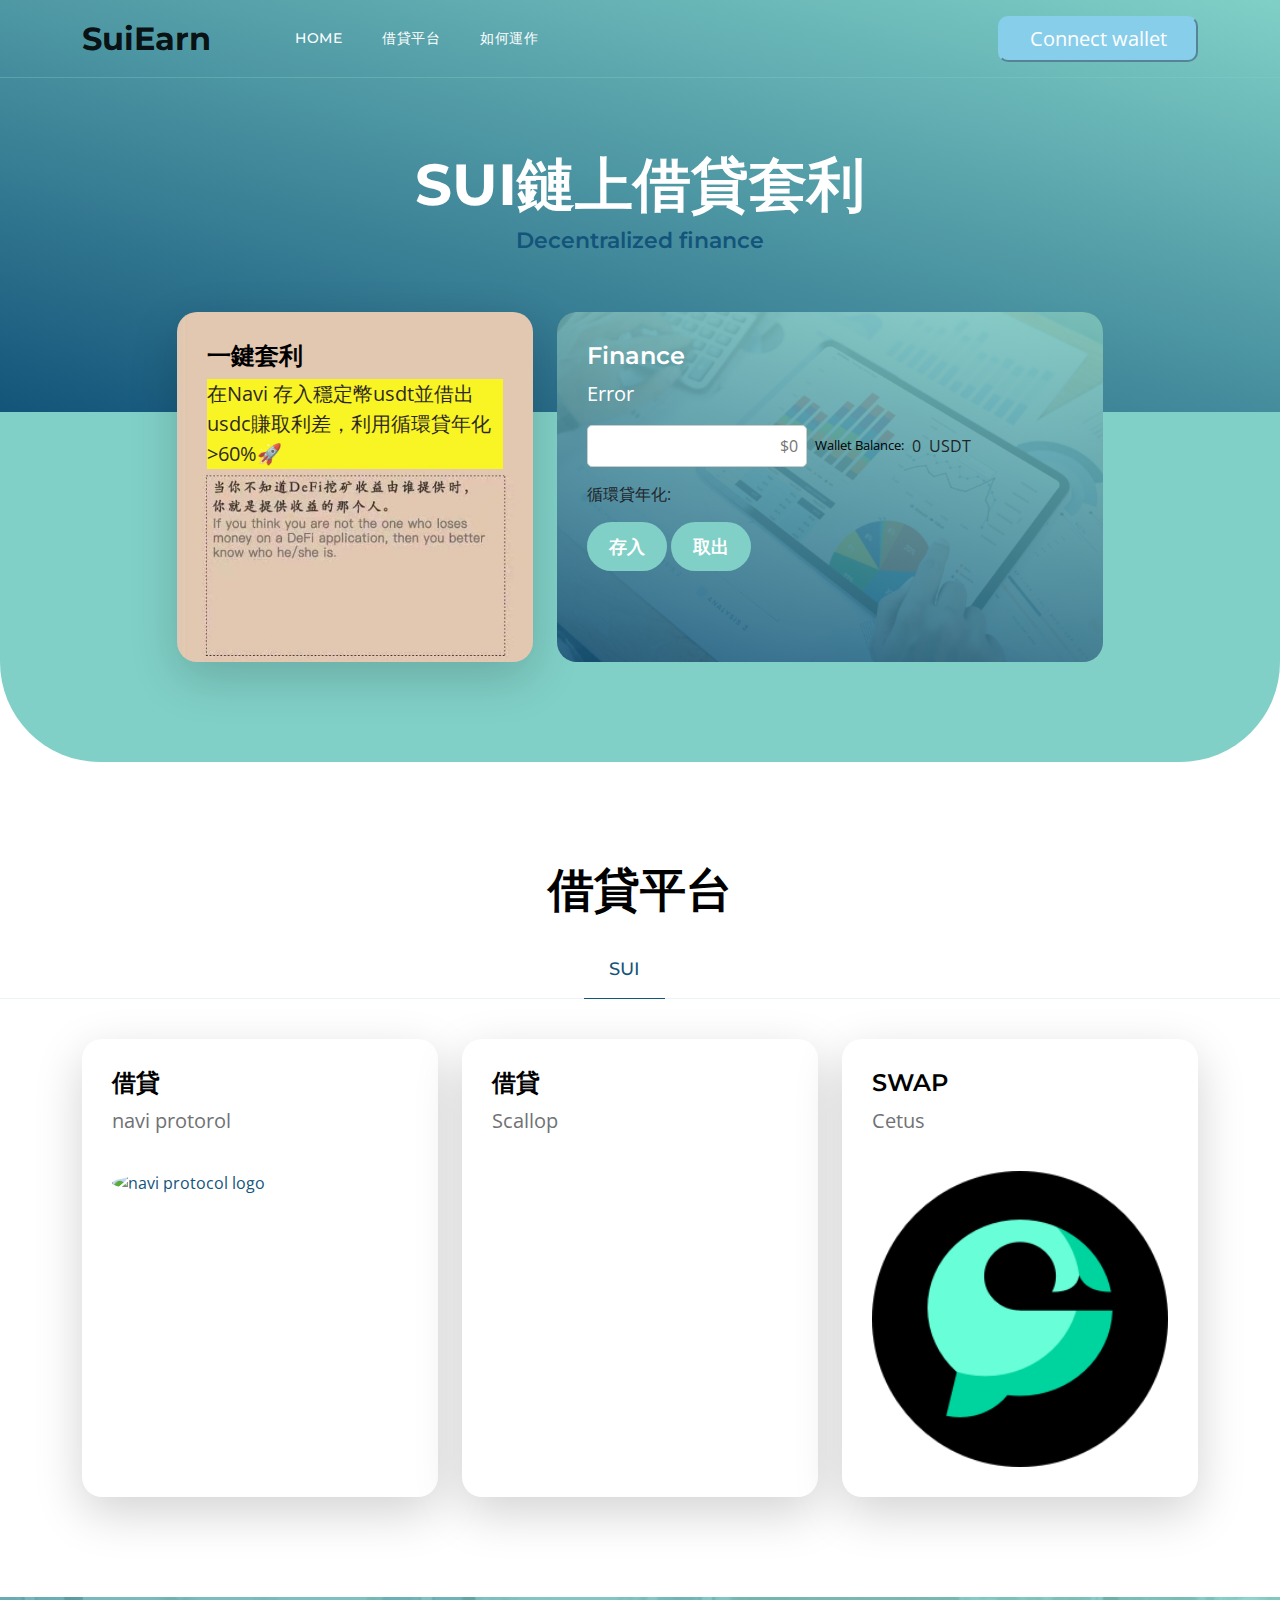
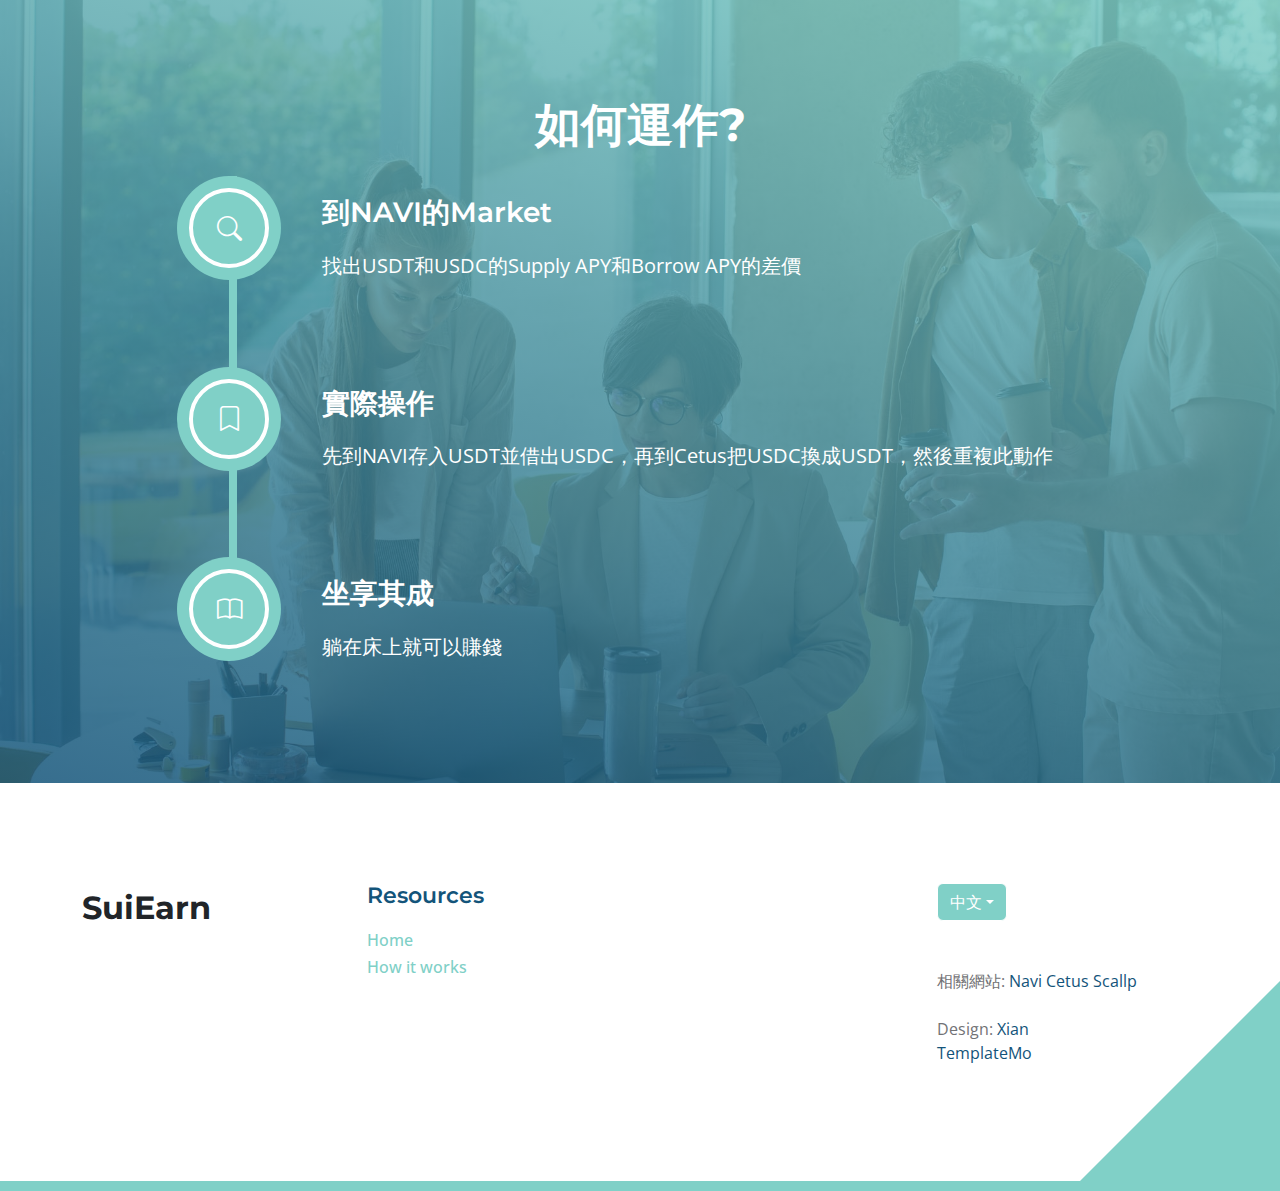
==== commit cf3d1128: "Add files via upload" ====
--- a/index.html
+++ b/index.html
@@ -41,8 +41,8 @@
             <nav class="navbar navbar-expand-lg">
                 <div class="container">
                     <a class="navbar-brand" href="index.html">
-                        <i class="bi-back"></i>
-                        <span>Xian</span>
+                        <!-- <i class="bi-back"></i> -->
+                        <span>SuiEarn</span>
                     </a>
 
                     <!-- <div class="d-lg-none ms-auto me-4">
@@ -372,8 +372,8 @@
 
                     <div class="col-lg-3 col-12 mb-4 pb-2">
                         <a class="navbar-brand mb-2" href="index.html">
-                            <i class="bi-back"></i>
-                            <span>Xian</span>
+                            <!-- <i class="bi-back"></i> -->
+                            <span>SuiEarn</span>
                         </a>
                     </div>
 
@@ -434,7 +434,9 @@
                             <a rel="nofollow" href="https://www.cetus.zone/" target="_blank">Cetus</a>
                             <a rel="nofollow" href="https://www.scallop.io/" target="_blank">Scallp</a>
 
-                            <br><br>Design: <a rel="nofollow" href="https://templatemo.com" target="_blank">TemplateMo</a></p>
+                            <br><br>Design: <a rel="nofollow" href="https://www.instagram.com/yu_xian5555/" target="_blank">Xian</a><br><a rel="nofollow" href="https://templatemo.com" target="_blank">TemplateMo</a></p>
+
+
                         
                     </div>
 
